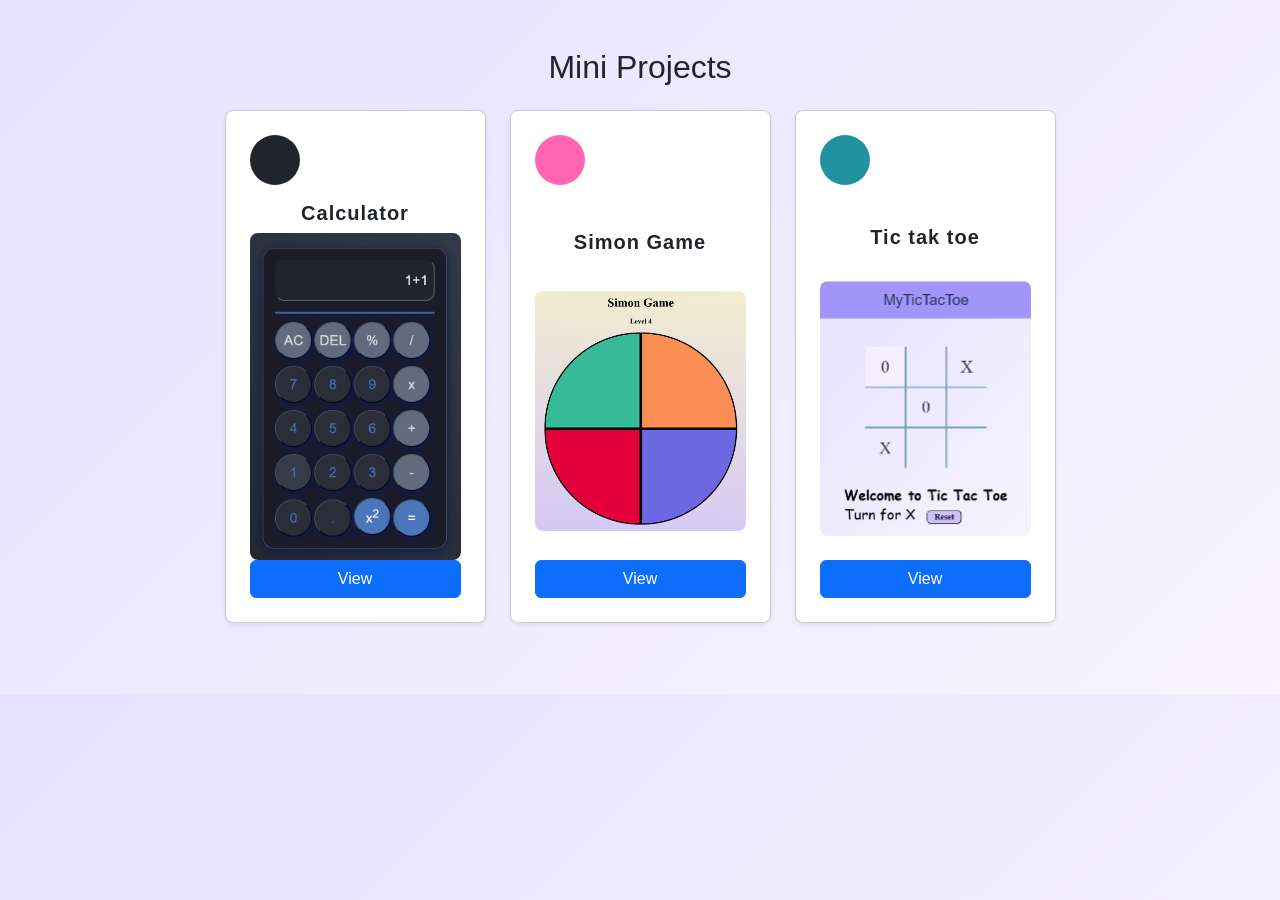
==== index.html @ efb4c1ac "Initial commit" ====
<!DOCTYPE html>
<html lang="en">
  <head>
    <meta charset="UTF-8" />
    <meta name="viewport" content="width=device-width, initial-scale=1.0" />
    <title>Document</title>

    <link
      href="https://cdn.jsdelivr.net/npm/bootstrap@5.3.3/dist/css/bootstrap.min.css"
      rel="stylesheet"
      integrity="sha384-QWTKZyjpPEjISv5WaRU9OFeRpok6YctnYmDr5pNlyT2bRjXh0JMhjY6hW+ALEwIH"
      crossorigin="anonymous"
    />
    <link href="https://unpkg.com/aos@2.3.1/dist/aos.css" rel="stylesheet" />
    <link rel="stylesheet" href="style.css" />
  </head>
  <body>
    <section id="services" class="features py-5">
      <div class="container text-center">
        <!-- Title -->
        <h2 class="mb-4">Mini Projects</h2>

        <!-- Feature Blocks -->
        <div class="row justify-content-center">
          <!-- First Feature -->
          <div
            class="col-lg-3 col-md-6 mb-4"
            data-aos="fade-down"
            data-aos-duration="1000"
          >
            <div class="card shadow-sm p-4 pop-up">
              <div class="circle bg-dark mb-3"></div>
              <h5 class="card-title">Calculator</h5>
              <img src="image/calcy.png" alt="Calcy" class="card-img">
              <a href="Calculater/index.html" class="btn btn-primary">View</a>
            </div>
          </div>

          <!-- Second Feature -->
          <div
            class="col-lg-3 col-md-6 mb-4"
            data-aos="fade-up"
            data-aos-duration="1000"
          >
            <div class="card shadow-sm p-4 pop-up">
              <div class="circle bg-pink mb-3"></div>
              <h5 class="card-title">Simon Game</h5>
              <img src="image/simon.png" alt="Simon" class="card-img">
              <a href="SimonGame/index.html" class="btn btn-primary">View</a>
            </div>
          </div>
          <!-- Third Feature -->
          <div
            class="col-lg-3 col-md-6 mb-4"
            data-aos="fade-down"
            data-aos-duration="1000"
          >
            <div class="card shadow-sm p-4 pop-up">
              <div class="circle bg-3 mb-3"></div>
              <h5 class="card-title">Tic tak toe</h5>
              <img src="image/tic-tak-toe.png" alt="TTT" class="card-img">
              <a href="Tic-Tac-toe/index.html" class="btn btn-primary">View</a>
            </div>
          </div>
        </div>
      </div>
    </section>
    <script src="https://unpkg.com/aos@2.3.1/dist/aos.js"></script>

    <script>
      AOS.init();
    </script>
  </body>
</html>
---- style.css ----
body {
  font-family: "Roboto", sans-serif;
  background: linear-gradient(135deg, #e6e1ff, #f7f4ff);
}

.features .row {
  display: flex;
  flex-wrap: wrap;
}
.features .card {
  height: 100%;
  display: flex;
  flex-direction: column;
  justify-content: space-between;
}
.card-img {
  border-radius: 8px;
}

.card-title {
  letter-spacing: 1px;
  font-weight: bold;
}

.circle {
  width:  50px;
  height: 50px;
  border-radius: 50%;
  display: inline-block;
}
.bg-dark {
  background-color: #333;
}
.bg-pink {
  background-color: #ff66b3;
}
.bg-3 {
  background-color: #2193a0;
}
.bg-primary {
  background-color: #007bff;
}

/* Base Div Styling */
.pop-up {
  background-color: #fff;
  border: 1px solid #ccc;
  border-radius: 8px;
  padding: 20px;
  text-align: center;
  transition: all 0.3s ease;
  box-shadow: 0 4px 6px rgba(0, 0, 0, 0.1);
}

.pop-up:hover {
  transform: scale(1.1);
  box-shadow: 0 10px 20px rgba(0, 0, 0, 0.2);
  background-color: #f9f9f9;
}

.pop-up:hover * {
  transform: scale(1.05);
  transition: transform 0.3s ease;
}
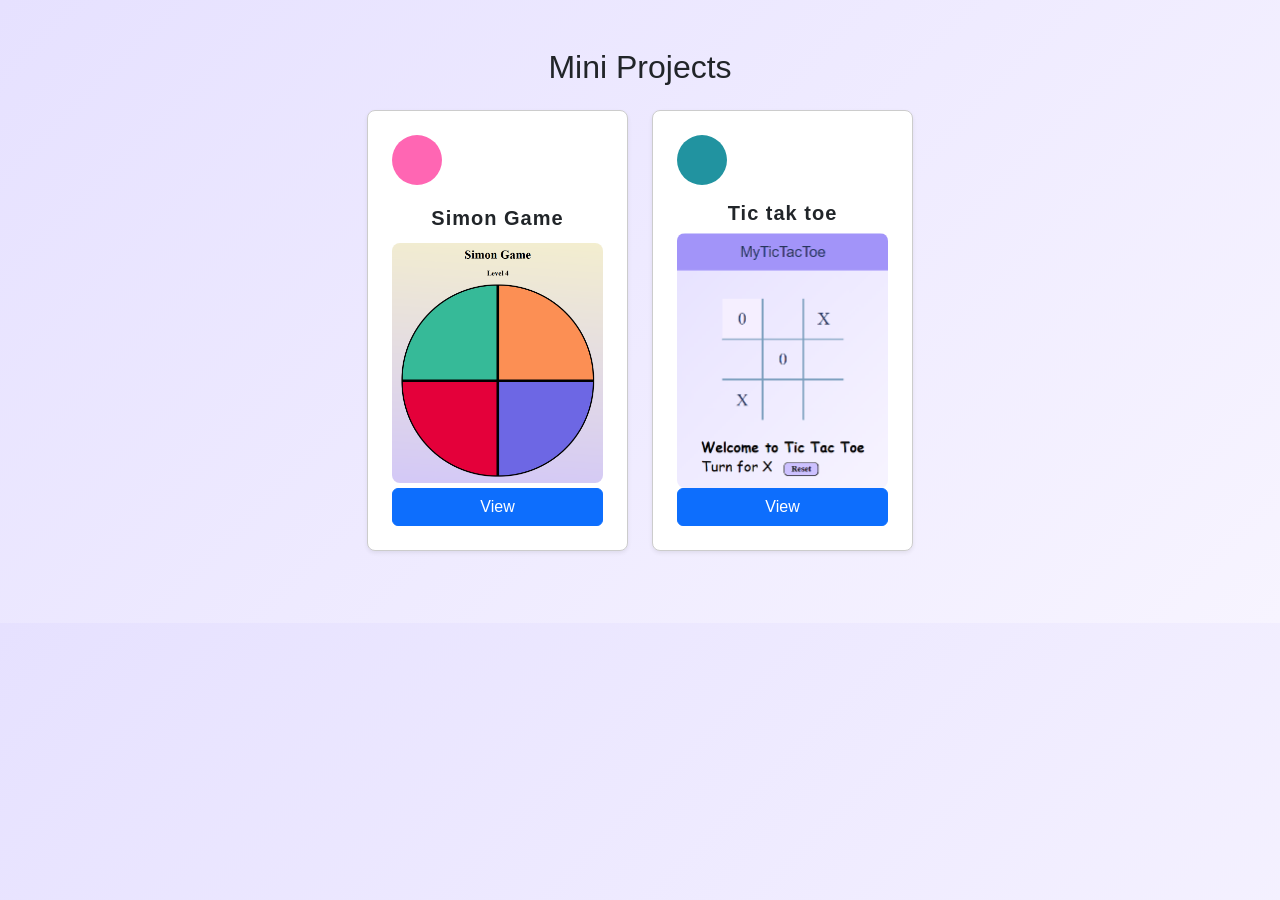
==== commit b0d4f8ab: "Remove Calculator and Changes in Simon game Delete Calculator, Simon entire Directory has change, ma" ====
--- a/index.html
+++ b/index.html
@@ -25,31 +25,18 @@
           <!-- First Feature -->
           <div
             class="col-lg-3 col-md-6 mb-4"
-            data-aos="fade-down"
-            data-aos-duration="1000"
-          >
-            <div class="card shadow-sm p-4 pop-up">
-              <div class="circle bg-dark mb-3"></div>
-              <h5 class="card-title">Calculator</h5>
-              <img src="image/calcy.png" alt="Calcy" class="card-img">
-              <a href="Calculater/index.html" class="btn btn-primary">View</a>
-            </div>
-          </div>
-
-          <!-- Second Feature -->
-          <div
-            class="col-lg-3 col-md-6 mb-4"
             data-aos="fade-up"
             data-aos-duration="1000"
           >
             <div class="card shadow-sm p-4 pop-up">
               <div class="circle bg-pink mb-3"></div>
               <h5 class="card-title">Simon Game</h5>
-              <img src="image/simon.png" alt="Simon" class="card-img">
+              <img src="image/simon.png" alt="Simon" class="card-img" />
               <a href="SimonGame/index.html" class="btn btn-primary">View</a>
             </div>
           </div>
-          <!-- Third Feature -->
+
+          <!-- Second Feature -->
           <div
             class="col-lg-3 col-md-6 mb-4"
             data-aos="fade-down"
@@ -58,7 +45,7 @@
             <div class="card shadow-sm p-4 pop-up">
               <div class="circle bg-3 mb-3"></div>
               <h5 class="card-title">Tic tak toe</h5>
-              <img src="image/tic-tak-toe.png" alt="TTT" class="card-img">
+              <img src="image/tic-tak-toe.png" alt="TTT" class="card-img" />
               <a href="Tic-Tac-toe/index.html" class="btn btn-primary">View</a>
             </div>
           </div>
